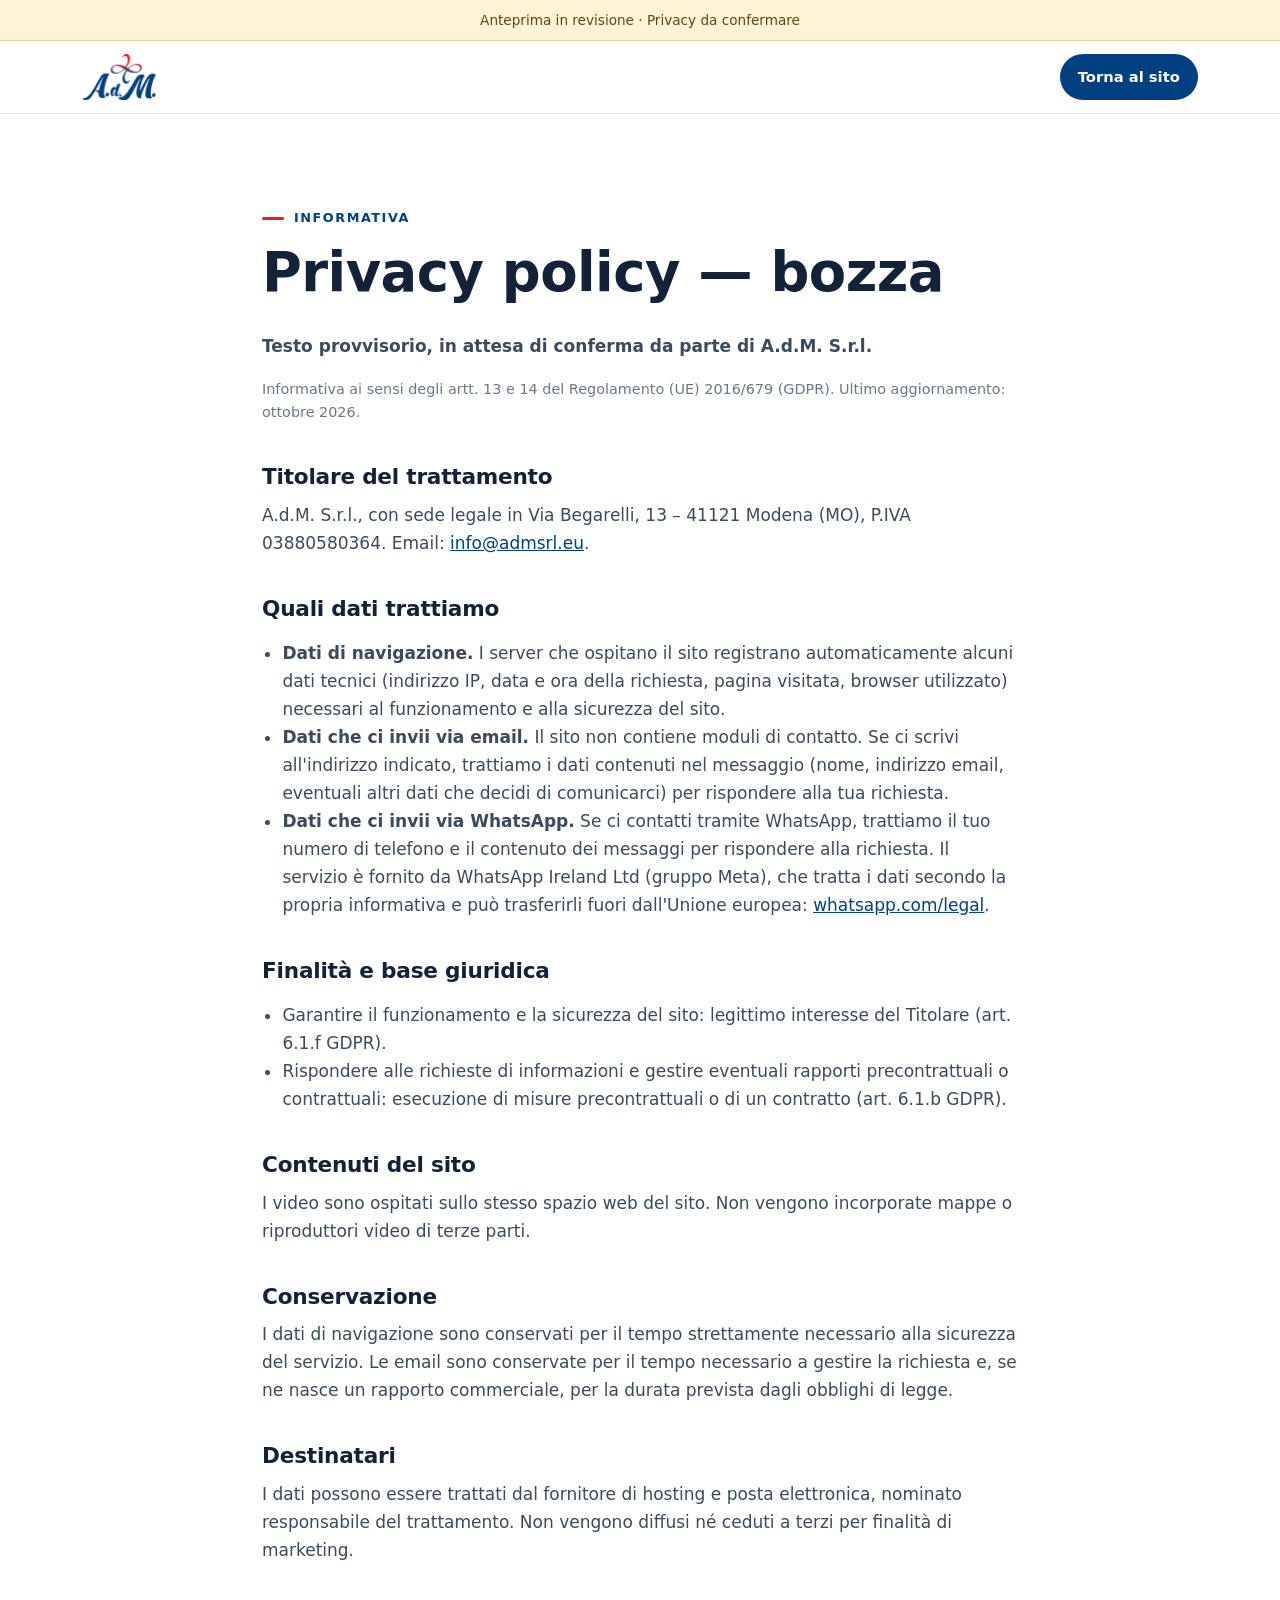
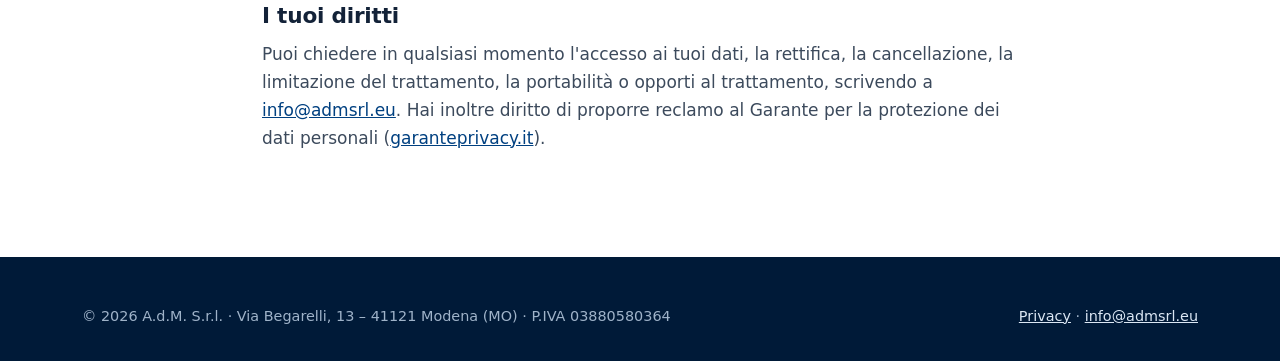
==== privacy.html @ 2e0247b8 "Pubblica anteprima ADM con catalogo prodotti" ====
<!doctype html>
<html lang="it" class="no-js">
<head>
<meta charset="utf-8">
<meta name="viewport" content="width=device-width, initial-scale=1">
<title>Anteprima — Privacy policy – A.d.M. S.r.l.</title>
<meta name="description" content="Informativa sul trattamento dei dati personali di A.d.M. S.r.l.">
<meta name="robots" content="noindex, nofollow">
<meta name="theme-color" content="#004080">
<link rel="icon" href="assets/img/favicon-48.png" type="image/png">
<link rel="apple-touch-icon" href="assets/img/apple-touch-icon.png">
<link rel="stylesheet" href="assets/css/style.css?v=20261010-native">
<script src="assets/js/main.js?v=20261010-native" defer></script>
</head>
<body>
<aside class="avviso-anteprima">Anteprima in revisione · Privacy da confermare</aside>
<a class="skip" href="#contenuto">Vai al contenuto</a>
<header class="header">
  <div class="wrap">
    <a class="logo" href="./" aria-label="A.d.M. S.r.l. – home"><img src="assets/img/logo-adm.png" alt="A.d.M. S.r.l." width="600" height="375"></a>
    <nav class="nav-semplice"><a class="btn btn-primario" href="./">Torna al sito</a></nav>
  </div>
</header>
<main id="contenuto">
<section class="pagina"><div class="wrap">
<!-- BOZZA: testo da far verificare al consulente privacy del cliente prima della pubblicazione -->
<span class="eyebrow">Informativa</span>
<h1>Privacy policy — bozza</h1><p><strong>Testo provvisorio, in attesa di conferma da parte di A.d.M. S.r.l.</strong></p>
<p class="aggiornamento">Informativa ai sensi degli artt. 13 e 14 del Regolamento (UE) 2016/679 (GDPR). Ultimo aggiornamento: ottobre 2026.</p>

<h2>Titolare del trattamento</h2>
<p>A.d.M. S.r.l., con sede legale in Via Begarelli, 13 – 41121 Modena (MO), P.IVA 03880580364. Email: <a href="mailto:info@admsrl.eu">info@admsrl.eu</a>.</p>

<h2>Quali dati trattiamo</h2>
<ul>
<li><strong>Dati di navigazione.</strong> I server che ospitano il sito registrano automaticamente alcuni dati tecnici (indirizzo IP, data e ora della richiesta, pagina visitata, browser utilizzato) necessari al funzionamento e alla sicurezza del sito.</li>
<li><strong>Dati che ci invii via email.</strong> Il sito non contiene moduli di contatto. Se ci scrivi all'indirizzo indicato, trattiamo i dati contenuti nel messaggio (nome, indirizzo email, eventuali altri dati che decidi di comunicarci) per rispondere alla tua richiesta.</li>
<li><strong>Dati che ci invii via WhatsApp.</strong> Se ci contatti tramite WhatsApp, trattiamo il tuo numero di telefono e il contenuto dei messaggi per rispondere alla richiesta. Il servizio è fornito da WhatsApp Ireland Ltd (gruppo Meta), che tratta i dati secondo la propria informativa e può trasferirli fuori dall'Unione europea: <a href="https://www.whatsapp.com/legal/privacy-policy-eea" target="_blank" rel="noopener">whatsapp.com/legal</a>.</li>
</ul>

<h2>Finalità e base giuridica</h2>
<ul>
<li>Garantire il funzionamento e la sicurezza del sito: legittimo interesse del Titolare (art. 6.1.f GDPR).</li>
<li>Rispondere alle richieste di informazioni e gestire eventuali rapporti precontrattuali o contrattuali: esecuzione di misure precontrattuali o di un contratto (art. 6.1.b GDPR).</li>
</ul>

<h2>Contenuti del sito</h2>
<p>I video sono ospitati sullo stesso spazio web del sito. Non vengono incorporate mappe o riproduttori video di terze parti.</p>

<h2>Conservazione</h2>
<p>I dati di navigazione sono conservati per il tempo strettamente necessario alla sicurezza del servizio. Le email sono conservate per il tempo necessario a gestire la richiesta e, se ne nasce un rapporto commerciale, per la durata prevista dagli obblighi di legge.</p>

<h2>Destinatari</h2>
<p>I dati possono essere trattati dal fornitore di hosting e posta elettronica, nominato responsabile del trattamento. Non vengono diffusi né ceduti a terzi per finalità di marketing.</p>

<h2>I tuoi diritti</h2>
<p>Puoi chiedere in qualsiasi momento l'accesso ai tuoi dati, la rettifica, la cancellazione, la limitazione del trattamento, la portabilità o opporti al trattamento, scrivendo a <a href="mailto:info@admsrl.eu">info@admsrl.eu</a>. Hai inoltre diritto di proporre reclamo al Garante per la protezione dei dati personali (<a href="https://www.garanteprivacy.it" target="_blank" rel="noopener">garanteprivacy.it</a>).</p>
</div></section>
</main>
<footer class="footer">
  <div class="wrap">
    <div class="footer-fondo" style="border:0;margin:0;padding:0">
      <span>© <span id="anno">2026</span> A.d.M. S.r.l. · Via Begarelli, 13 – 41121 Modena (MO) · P.IVA 03880580364</span>
      <span><a href="privacy.html">Privacy</a> · <a href="mailto:info@admsrl.eu">info@admsrl.eu</a></span>
    </div>
  </div>
</footer>
</body>
</html>
---- assets/css/style.css ----
/* A.d.M. S.r.l. — foglio di stile unico. Nessuna dipendenza esterna. */
:root{
  --blu:#004080; --blu-scuro:#002a57; --blu-notte:#001a38; --rosso:#ec1c24;
  --inchiostro:#132238; --testo:#3c4a5c; --tenue:#6b7889;
  --fondo:#ffffff; --fondo-soft:#f3f7fb; --linea:#dfe6ee;
  --raggio:14px; --ombra:0 10px 30px rgba(0,42,87,.10);
  --max:1180px; --gutter:clamp(16px,4vw,32px);
  --font:system-ui,-apple-system,"Segoe UI",Roboto,"Helvetica Neue",Arial,sans-serif;
}
*,*::before,*::after{box-sizing:border-box}
html{scroll-behavior:smooth;scroll-padding-top:84px;-webkit-text-size-adjust:100%}
body{margin:0;font-family:var(--font);font-size:17px;line-height:1.65;color:var(--testo);background:var(--fondo)}
img,video{max-width:100%;height:auto;display:block}
a{color:var(--blu)}
a:hover{color:var(--blu-scuro)}
h1,h2,h3{color:var(--inchiostro);line-height:1.2;margin:0 0 .5em;letter-spacing:-.01em}
h1{font-size:clamp(2rem,4.6vw,3.4rem);font-weight:750}
h2{font-size:clamp(1.6rem,3.2vw,2.4rem);font-weight:720}
h3{font-size:1.2rem;font-weight:700}
p{margin:0 0 1em}
.wrap{max-width:var(--max);margin:0 auto;padding:0 var(--gutter)}
.skip{position:absolute;left:-999px;top:8px;background:#fff;padding:8px 14px;z-index:100;border-radius:8px}
.skip:focus{left:8px}
:focus-visible{outline:3px solid var(--rosso);outline-offset:3px}

/* Etichette e bottoni */
.eyebrow{display:inline-block;font-size:.8rem;font-weight:700;letter-spacing:.12em;text-transform:uppercase;color:var(--blu);margin-bottom:.9em}
.eyebrow::before{content:"";display:inline-block;width:22px;height:3px;background:var(--rosso);vertical-align:middle;margin-right:10px;border-radius:2px}
.btn{display:inline-flex;align-items:center;gap:.5em;padding:.85em 1.4em;border-radius:999px;font-weight:650;text-decoration:none;border:2px solid transparent;transition:background .2s,color .2s,border-color .2s;font-size:1rem;cursor:pointer;font-family:inherit}
.btn-primario{background:var(--blu);color:#fff}
.btn-primario:hover{background:var(--blu-scuro);color:#fff}
.btn-chiaro{background:#fff;color:var(--blu)}
.btn-chiaro:hover{background:var(--fondo-soft);color:var(--blu-scuro)}
.btn-bordo{border-color:rgba(255,255,255,.7);color:#fff;background:transparent}
.btn-bordo:hover{background:rgba(255,255,255,.12);color:#fff}

/* Header */
.header{position:sticky;top:0;z-index:50;background:rgba(255,255,255,.96);backdrop-filter:saturate(1.4) blur(8px);border-bottom:1px solid var(--linea)}
.header .wrap{display:flex;align-items:center;justify-content:space-between;min-height:72px;gap:16px}
.logo img{height:46px;width:auto}
.nav ul{list-style:none;margin:0;padding:0;display:flex;gap:4px;align-items:center}
.nav a{display:block;padding:.5em .8em;text-decoration:none;color:var(--inchiostro);font-weight:600;font-size:.95rem;border-radius:8px}
.nav a:hover{background:var(--fondo-soft);color:var(--blu)}
.nav .btn{padding:.6em 1.1em;margin-left:8px;color:#fff}
.nav .btn:hover{background:var(--blu-scuro)}
.menu-toggle{display:none;background:none;border:0;padding:10px;cursor:pointer}
.menu-toggle span{display:block;width:24px;height:2px;background:var(--inchiostro);margin:5px 0;transition:transform .2s,opacity .2s}
@media (max-width:900px){
  .js .menu-toggle{display:block}
  .js .nav{position:absolute;left:0;right:0;top:100%;background:#fff;border-bottom:1px solid var(--linea);box-shadow:var(--ombra);display:none}
  .js .nav.aperto{display:block}
  .nav ul{flex-direction:column;align-items:stretch;padding:8px var(--gutter) 16px}
  .no-js .nav ul{flex-direction:row;flex-wrap:wrap;padding:0}
  .nav .btn{margin:8px 0 0;justify-content:center}
  .menu-toggle[aria-expanded="true"] span:nth-child(1){transform:translateY(7px) rotate(45deg)}
  .menu-toggle[aria-expanded="true"] span:nth-child(2){opacity:0}
  .menu-toggle[aria-expanded="true"] span:nth-child(3){transform:translateY(-7px) rotate(-45deg)}
  .logo img{height:40px}
}

/* Hero */
.hero{position:relative;color:#fff;overflow:hidden;background:var(--blu-notte)}
.hero picture,.hero-img{position:absolute;inset:0;width:100%;height:100%}
.hero-img{object-fit:cover;object-position:35% center}
.hero::after{content:"";position:absolute;inset:0;background:linear-gradient(100deg,rgba(0,26,56,.93) 0%,rgba(0,42,87,.82) 42%,rgba(0,64,128,.45) 100%)}
.hero .wrap{position:relative;z-index:1;padding-top:clamp(80px,13vw,160px);padding-bottom:clamp(80px,13vw,160px)}
.hero-testo{max-width:680px}
.hero h1{color:#fff}
.hero .eyebrow{color:#cfe0f3}
.hero p.lead{font-size:clamp(1.05rem,1.7vw,1.25rem);color:#e3edf8;max-width:580px;margin-bottom:1.8em}
.azioni{display:flex;flex-wrap:wrap;gap:12px}
.hero-punti{display:flex;flex-wrap:wrap;gap:10px 28px;margin:2.4em 0 0;padding:0;list-style:none;font-size:.92rem;color:#cfe0f3}
.hero-punti li::before{content:"";display:inline-block;width:7px;height:7px;border-radius:50%;background:var(--rosso);margin-right:9px;vertical-align:middle}

/* Sezioni */
.sezione{padding:clamp(64px,9vw,112px) 0}
.sezione-soft{background:var(--fondo-soft)}
.intestazione{max-width:720px;margin-bottom:clamp(32px,5vw,56px)}
.intestazione p{font-size:1.1rem}
.due-colonne{display:grid;grid-template-columns:1fr 1fr;gap:clamp(32px,6vw,72px);align-items:center}
@media (max-width:860px){.due-colonne{grid-template-columns:1fr}}

/* ISIMIX */
.isimix .sottotitolo{font-size:1.2rem;color:var(--inchiostro);font-weight:600}
.video-facade{position:relative;display:block;width:100%;aspect-ratio:16/9;border:0;padding:0;border-radius:var(--raggio);overflow:hidden;cursor:pointer;background:#000;box-shadow:var(--ombra)}
.video-facade img{width:100%;height:100%;object-fit:cover;transition:transform .4s,opacity .3s;opacity:.9}
.video-facade:hover img{transform:scale(1.03);opacity:1}
.video-facade .play{position:absolute;left:50%;top:50%;transform:translate(-50%,-50%);width:78px;height:78px;border-radius:50%;background:rgba(236,28,36,.95);display:grid;place-items:center;box-shadow:0 8px 24px rgba(0,0,0,.3)}
.video-facade .play::before{content:"";border-left:24px solid #fff;border-top:15px solid transparent;border-bottom:15px solid transparent;margin-left:6px}
.video-facade .durata{position:absolute;right:14px;bottom:14px;background:rgba(0,0,0,.72);color:#fff;font-size:.82rem;padding:3px 9px;border-radius:6px}
.video-facade iframe{position:absolute;inset:0;width:100%;height:100%;border:0}
.nota-video{font-size:.85rem;color:var(--tenue);margin-top:.8em}
.vantaggi{list-style:none;padding:0;margin:1.4em 0 2em;display:grid;gap:12px}
.vantaggi li{display:flex;gap:12px;align-items:flex-start}
.vantaggi li::before{content:"";flex:0 0 22px;height:22px;border-radius:50%;background:var(--blu) url("data:image/svg+xml,%3Csvg xmlns='http://www.w3.org/2000/svg' viewBox='0 0 24 24'%3E%3Cpath d='M6 12.5l4 4 8-9' fill='none' stroke='%23fff' stroke-width='3' stroke-linecap='round' stroke-linejoin='round'/%3E%3C/svg%3E") center/14px no-repeat;margin-top:3px}

/* Linee monouso */
.linee{display:grid;grid-template-columns:repeat(4,1fr);gap:20px}
@media (max-width:1060px){.linee{grid-template-columns:repeat(2,1fr)}}
@media (max-width:560px){.linee{grid-template-columns:1fr}}
.card{background:#fff;border-radius:var(--raggio);overflow:hidden;box-shadow:var(--ombra);display:flex;flex-direction:column}
.card img{aspect-ratio:4/3;object-fit:cover;width:100%}
.card-corpo{padding:22px 22px 24px;display:flex;flex-direction:column;flex:1}
.card .categoria{font-size:.78rem;font-weight:700;letter-spacing:.08em;text-transform:uppercase;color:var(--tenue);margin-bottom:.3em}
.card p{font-size:.96rem;flex:1}
.tag{display:flex;flex-wrap:wrap;gap:6px;margin-top:4px}
.tag span{font-size:.75rem;font-weight:700;color:var(--blu);background:#e6eef7;padding:3px 10px;border-radius:999px}
.cta-centro{text-align:center;margin-top:44px}

/* Progetti finanziati */
.progetto{display:grid;grid-template-columns:1.05fr 1fr;gap:clamp(28px,5vw,64px);align-items:center}
.progetto + .progetto{margin-top:clamp(56px,8vw,96px)}
.progetto.inverti .media{order:2}
@media (max-width:860px){.progetto{grid-template-columns:1fr}.progetto.inverti .media{order:0}}
.media img,.media video{border-radius:var(--raggio);box-shadow:var(--ombra);width:100%;border:1px solid var(--linea);background:#fff}
.badge-fondi{display:inline-block;font-size:.78rem;font-weight:700;color:var(--blu-scuro);background:#fff;border:1px solid var(--linea);padding:4px 12px;border-radius:999px;margin-bottom:1em}

/* Contatti */
.contatti{background:var(--blu-scuro);color:#dbe7f4}
.contatti h2,.contatti h3{color:#fff}
.contatti .eyebrow{color:#a9c6e6}
.contatti a{color:#fff}
.sedi{display:grid;grid-template-columns:1fr 1fr;gap:20px;margin:28px 0}
@media (max-width:560px){.sedi{grid-template-columns:1fr}}
.sede{background:rgba(255,255,255,.06);border:1px solid rgba(255,255,255,.14);border-radius:var(--raggio);padding:20px}
.sede h3{font-size:1rem;margin-bottom:.4em}
.sede p{margin:0;font-size:.97rem}
.mappa{position:relative;aspect-ratio:4/3;border-radius:var(--raggio);overflow:hidden;background:linear-gradient(135deg,#0a3a6e,#001a38);display:grid;place-items:center;text-align:center;padding:24px;border:1px solid rgba(255,255,255,.14)}
.mappa iframe{position:absolute;inset:0;width:100%;height:100%;border:0}
.mappa p{font-size:.88rem;color:#a9c6e6;max-width:340px;margin:12px auto 0}
.mappa .pin{width:44px;height:44px;margin:0 auto 14px;background:var(--rosso);border-radius:50% 50% 50% 0;transform:rotate(-45deg);position:relative}
.mappa .pin::after{content:"";position:absolute;width:16px;height:16px;background:#fff;border-radius:50%;left:14px;top:14px}

/* Footer */
.footer{background:var(--blu-notte);color:#9fb3c9;font-size:.9rem;padding:48px 0 32px}
.footer a{color:#dbe7f4}
.footer-griglia{display:grid;grid-template-columns:1.4fr 1fr 1fr;gap:32px}
@media (max-width:760px){.footer-griglia{grid-template-columns:1fr}}
.footer strong{color:#fff}
.footer ul{list-style:none;padding:0;margin:0}
.footer li{margin-bottom:.4em}
.footer .logo-footer{background:#fff;display:inline-block;padding:10px 14px;border-radius:10px;margin-bottom:14px}
.footer .logo-footer img{height:38px;width:auto}
.footer-fondo{border-top:1px solid rgba(255,255,255,.1);margin-top:32px;padding-top:20px;display:flex;flex-wrap:wrap;justify-content:space-between;gap:12px}

/* Pagine testuali (privacy, cookie, 404) */
.pagina{padding:clamp(48px,7vw,88px) 0}
.pagina .wrap{max-width:820px}
.pagina h2{font-size:1.35rem;margin-top:1.8em}
.pagina ul{padding-left:1.2em}
.aggiornamento{color:var(--tenue);font-size:.9rem}
.errore{text-align:center;padding:clamp(80px,14vw,160px) 0}
.errore .codice{font-size:clamp(4rem,12vw,7rem);font-weight:800;color:var(--blu);line-height:1;margin-bottom:.2em}

@media (prefers-reduced-motion:reduce){html{scroll-behavior:auto}*{transition:none!important}}
.da-inserire{background:#ec1c24;color:#fff;padding:0 6px;border-radius:4px;font-weight:700}
.nav-semplice .btn{padding:.6em 1.1em;font-size:.92rem}
.contatti a.btn-chiaro{color:var(--blu)}
.nav a.btn{border-radius:999px}

/* Popup contatti */
.popup{border:0;border-radius:18px;padding:clamp(24px,4vw,40px);max-width:860px;width:calc(100% - 32px);max-height:calc(100dvh - 32px);overflow:auto;box-shadow:0 30px 80px rgba(0,26,56,.35);color:var(--testo)}
.popup::backdrop{background:rgba(0,26,56,.6);backdrop-filter:blur(3px)}
.popup h2{font-size:clamp(1.5rem,3vw,2rem)}
.popup-intro{margin-bottom:1.4em}
.popup-chiudi{position:absolute;top:12px;right:14px;width:40px;height:40px;border:0;border-radius:50%;background:var(--fondo-soft);font-size:1.6rem;line-height:1;cursor:pointer;color:var(--inchiostro)}
.popup-chiudi:hover{background:var(--linea)}
.servizi{display:grid;grid-template-columns:1fr 1fr;gap:14px}
@media (max-width:620px){.servizi{grid-template-columns:1fr}}
.servizio{border:1px solid var(--linea);border-radius:var(--raggio);padding:18px 18px 16px;display:flex;flex-direction:column;transition:border-color .2s,box-shadow .2s}
.servizio:hover{border-color:var(--blu);box-shadow:var(--ombra)}
.servizio .categoria{font-size:.74rem;font-weight:700;letter-spacing:.08em;text-transform:uppercase;color:var(--tenue)}
.servizio h3{margin:.2em 0 .3em}
.servizio p{font-size:.93rem;flex:1;margin-bottom:.9em}
.servizio-azioni{display:flex;gap:8px;flex-wrap:wrap}
.btn-mini{padding:.5em 1em;font-size:.88rem}
.btn-wa{background:#1fa855;color:#fff}
.btn-wa:hover{background:#178a45;color:#fff}
.popup-nota{margin:1.4em 0 0;font-size:.9rem;color:var(--tenue);text-align:center}
.btn[hidden]{display:none}

/* Schede di approfondimento delle linee */
.card-linea{position:relative;transition:box-shadow .2s,transform .2s}
.card-linea:hover,.card-linea:focus-within{box-shadow:0 12px 35px #00346926;transform:translateY(-3px)}
.linea-apri{display:flex;align-items:center;justify-content:space-between;gap:12px;margin-top:22px;padding:12px 0 0;border-top:1px solid var(--linea);font-weight:700;min-height:44px}
.linea-apri::after{content:"";position:absolute;inset:0}
.card-linea:focus-within{outline:3px solid var(--blu);outline-offset:4px}
.popup-linea{padding:0;max-width:980px;overscroll-behavior:contain}
.linea-barra{position:sticky;top:0;z-index:2;display:flex;align-items:center;justify-content:space-between;gap:12px;padding:12px 24px;background:#fff;border-bottom:1px solid var(--linea);color:var(--tenue);font-size:.9rem}
.linea-chiudi{min-height:44px;padding:8px 14px;border:0;border-radius:8px;font:inherit;font-weight:700;background:#e6eef7;color:var(--blu);cursor:pointer}
.linea-dettaglio{display:grid;grid-template-columns:.85fr 1.15fr;gap:32px;padding:32px}
.linea-foto img{display:block;width:100%;height:auto;aspect-ratio:1;object-fit:contain;border-radius:12px;background:#f5f7fa}
.linea-testo{min-width:0}.linea-testo h3{font-size:1.05rem}.linea-punti{padding-left:1.2em;margin-bottom:24px}.linea-punti li{margin-bottom:12px}
.linea-richiesta{padding-top:20px;border-top:1px solid var(--linea)}.linea-richiesta .btn{white-space:normal;text-align:center;min-height:48px}.linea-email{font-size:.9rem;margin:12px 0 0;overflow-wrap:anywhere}
html:has(.popup-linea[open]){overflow:hidden}
@media(max-width:620px){.popup-linea{width:calc(100% - 20px);max-height:calc(100dvh - 20px);border-radius:14px}.linea-barra{padding:8px 16px}.linea-dettaglio{grid-template-columns:1fr;gap:20px;padding:20px}.linea-foto img{aspect-ratio:16/9;max-height:190px}.linea-richiesta .btn{display:flex;width:100%;justify-content:center}}

button.linea-apri{background:transparent;border-left:0;border-right:0;border-bottom:0;font:inherit;font-weight:700;color:var(--blu);text-align:left;cursor:pointer;width:100%}

/* Contenuti consultabili e domande frequenti, senza dipendenze JavaScript */
.azienda{border-bottom:1px solid var(--linea)}
.faq-wrap{max-width:920px}.faq-list{display:grid;gap:12px}.faq-item{background:#fff;border:1px solid var(--linea);border-radius:12px;overflow:hidden}.faq-item summary{cursor:pointer;padding:20px 24px;font-weight:700;color:var(--blu);min-height:48px}.faq-item p{padding:0 24px 22px;margin:0}.faq-item[open] summary{padding-bottom:12px}.faq-item a{font-weight:600}.faq-item summary:focus-visible{outline:3px solid var(--blu);outline-offset:-4px}
[id="eos-chemo"],[id="eir-line"],[id="dike-line"],[id="khors-line"]{scroll-margin-top:110px}

.avviso-anteprima{background:#fff3d6;color:#62450c;text-align:center;padding:10px 18px;font-size:.85rem;line-height:1.5;border-bottom:1px solid #ebd394}

.player-locale{border:1px solid var(--linea);border-radius:16px;overflow:hidden;background:#fff;box-shadow:var(--ombra)}
.player-locale video{display:block;width:100%;height:auto;background:#071d38}
.player-stato{font-size:.88rem;color:var(--tenue);margin:0;padding:10px 18px 16px}

/* Schede prodotto dai materiali aziendali */
.catalogo-foto figure{margin:0 0 24px}.catalogo-foto img{aspect-ratio:auto;max-height:320px;object-fit:contain;background:#f5f7fa}.catalogo-foto figcaption{font-size:.82rem;color:var(--tenue);padding:8px 0}
.catalogo-dettagli{border:1px solid var(--linea);border-radius:10px;margin:12px 0;overflow:hidden}.catalogo-dettagli summary{cursor:pointer;padding:15px;font-weight:700;color:var(--blu)}.catalogo-tabella{overflow-x:auto;max-width:100%;padding:0 12px 12px}.catalogo-tabella table{border-collapse:collapse;font-size:.8rem;min-width:460px;width:100%}.catalogo-tabella caption{text-align:left;font-weight:700;padding:10px 0}.catalogo-tabella th,.catalogo-tabella td{padding:9px;text-align:left;border-bottom:1px solid var(--linea);vertical-align:top}.catalogo-tabella thead{background:#f0f5fa}.catalogo-tabella th[scope=row]{white-space:nowrap}.linea-testo h3{margin-top:24px}
@media(max-width:620px){.catalogo-foto{display:flex;overflow-x:auto;gap:14px;scroll-snap-type:x proximity}.catalogo-foto figure{flex:0 0 85%;min-width:0;margin:0;scroll-snap-align:start}.catalogo-foto img{height:170px;width:100%;max-height:none}.catalogo-tabella table{font-size:.75rem}}
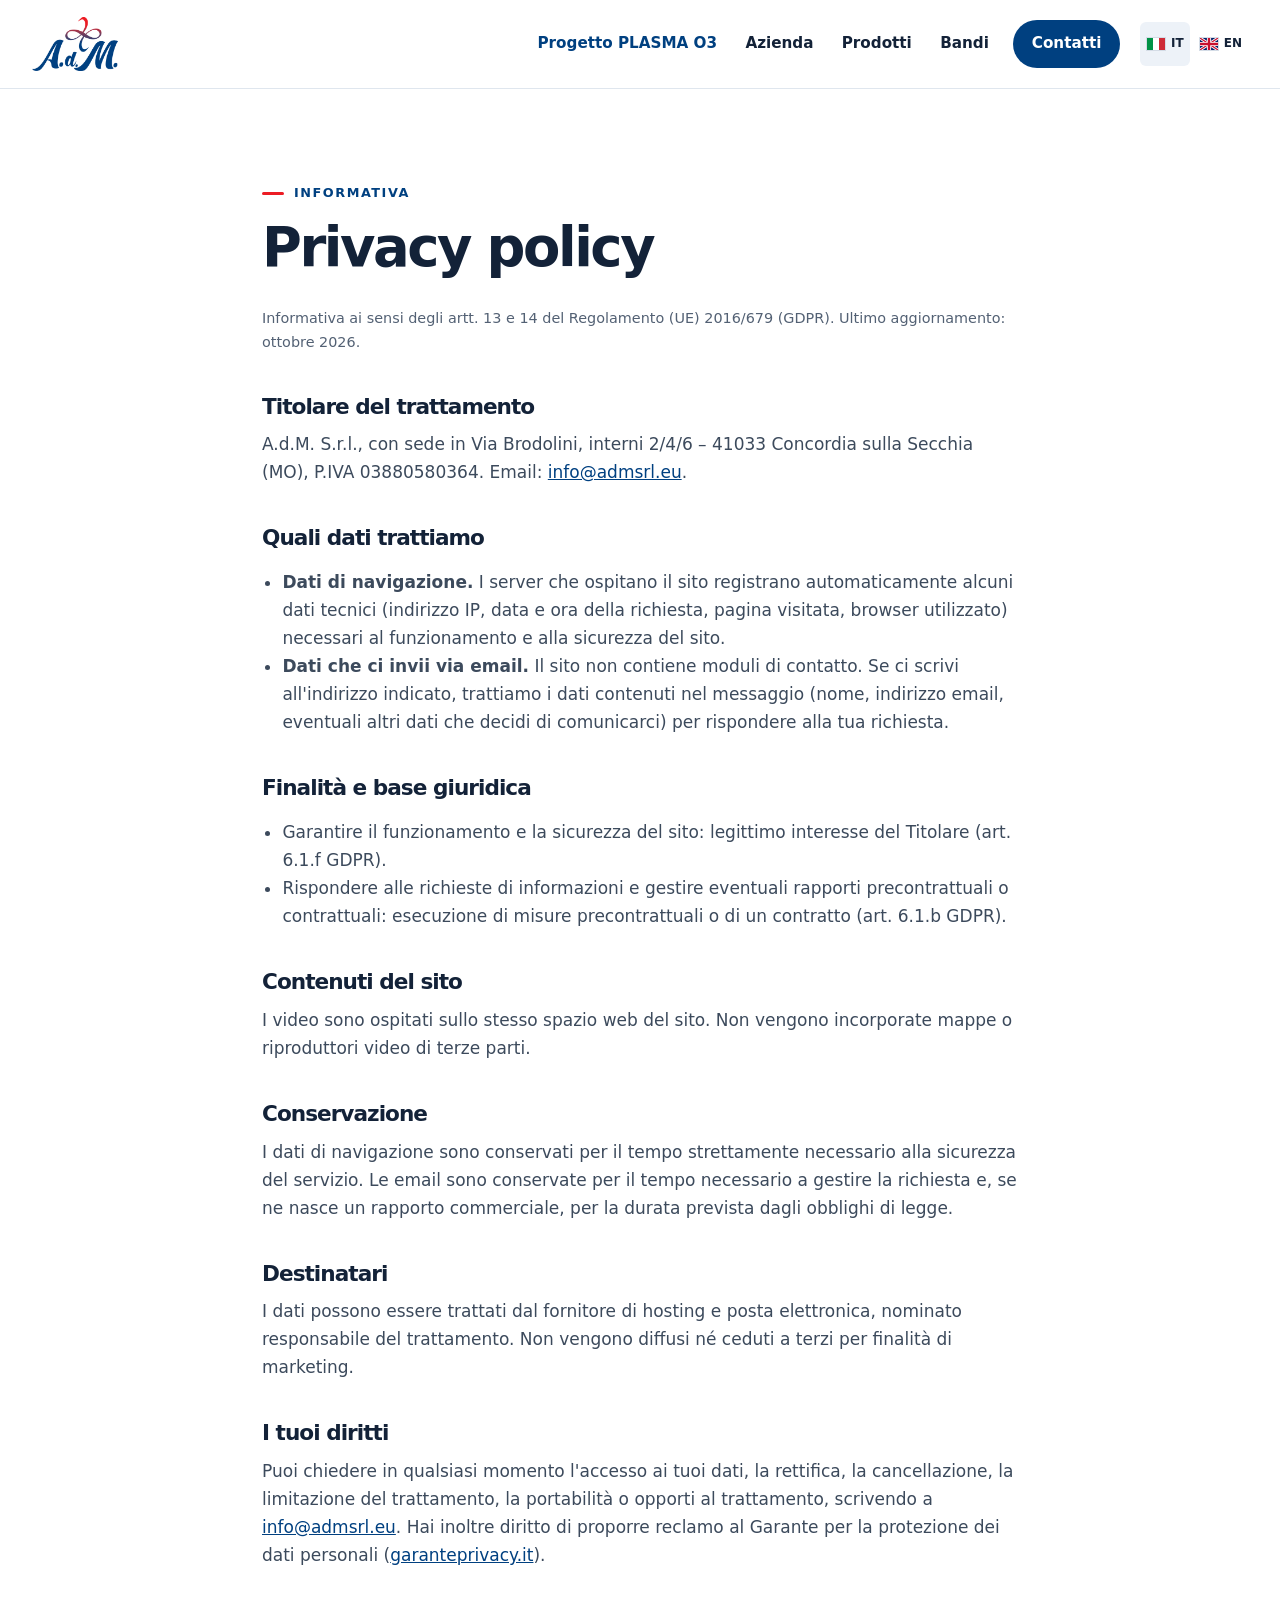
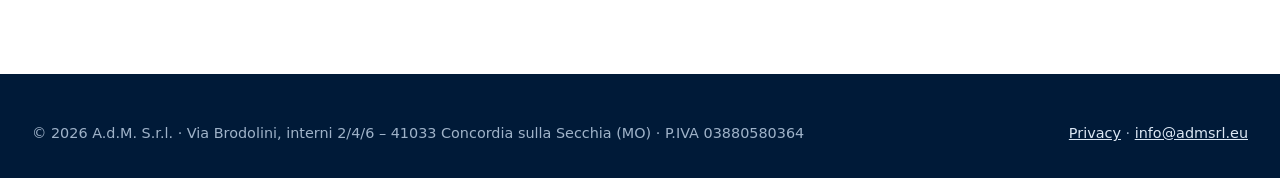
==== commit 0ed7c390: "Publish bilingual ADM website with PLASMA O3 project and linked notes" ====
--- a/privacy.html
+++ b/privacy.html
@@ -1,69 +1,65 @@
-<!doctype html>
-<html lang="it" class="no-js">
+<!DOCTYPE html>
+
+<html class="no-js" lang="it">
 <head>
-<meta charset="utf-8">
-<meta name="viewport" content="width=device-width, initial-scale=1">
-<title>Anteprima — Privacy policy – A.d.M. S.r.l.</title>
-<meta name="description" content="Informativa sul trattamento dei dati personali di A.d.M. S.r.l.">
+<meta charset="utf-8"/>
+<meta content="width=device-width, initial-scale=1" name="viewport"/>
+<title>Privacy policy – A.d.M. S.r.l.</title>
+<meta content="Informativa sul trattamento dei dati personali di A.d.M. S.r.l." name="description"/>
 <meta name="robots" content="noindex, nofollow">
-<meta name="theme-color" content="#004080">
-<link rel="icon" href="assets/img/favicon-48.png" type="image/png">
-<link rel="apple-touch-icon" href="assets/img/apple-touch-icon.png">
-<link rel="stylesheet" href="assets/css/style.css?v=20261010-native">
-<script src="assets/js/main.js?v=20261010-native" defer></script>
-</head>
+<meta content="#004080" name="theme-color"/>
+<link href="assets/img/favicon-48.png" rel="icon" type="image/png"/>
+<link href="assets/img/apple-touch-icon.png" rel="apple-touch-icon"/>
+<link href="assets/css/style.css?v=20261026" rel="stylesheet"/>
+<script defer="" src="assets/js/main.js?v=20261026"></script>
+<link href="assets/css/evolution.css?v=20261026" rel="stylesheet"/><link href="https://www.admsrl.eu/privacy.html" rel="canonical"/><link href="https://www.admsrl.eu/privacy.html" hreflang="it" rel="alternate"/><link href="https://www.admsrl.eu/en/privacy.html" hreflang="en" rel="alternate"/><link href="https://www.admsrl.eu/privacy.html" hreflang="x-default" rel="alternate"/></head>
 <body>
-<aside class="avviso-anteprima">Anteprima in revisione · Privacy da confermare</aside>
 <a class="skip" href="#contenuto">Vai al contenuto</a>
 <header class="header">
-  <div class="wrap">
-    <a class="logo" href="./" aria-label="A.d.M. S.r.l. – home"><img src="assets/img/logo-adm.png" alt="A.d.M. S.r.l." width="600" height="375"></a>
-    <nav class="nav-semplice"><a class="btn btn-primario" href="./">Torna al sito</a></nav>
-  </div>
+<div class="wrap">
+<a aria-label="A.d.M. S.r.l. – torna all'inizio" class="logo" href="./">
+<picture><source srcset="assets/img/logo-adm.webp" type="image/webp"/><img alt="A.d.M. S.r.l." height="375" src="assets/img/logo-adm.png" width="600"/></picture>
+</a>
+<button aria-controls="nav" aria-expanded="false" aria-label="Apri il menu" class="menu-toggle" type="button"><span></span><span></span><span></span></button>
+<nav aria-label="Menu principale" class="nav" id="nav">
+<ul><li><a class="nav-project" href="plasma-o3.html">Progetto PLASMA O3</a></li><li><a href="index.html#azienda">Azienda</a></li><li><a href="index.html#monouso">Prodotti</a></li><li><a href="index.html#progetti">Bandi</a></li><li><a class="btn btn-primario" href="index.html#contatti">Contatti</a></li></ul>
+</nav>
+<div aria-label="Lingua" class="language-switch"><a aria-current="true" aria-label="Italiano" href="privacy.html" hreflang="it" lang="it"><img alt="" height="14" src="assets/img/flag-it.svg" width="20"/> IT</a><a aria-label="English" href="en/privacy.html" hreflang="en" lang="en"><img alt="" height="14" src="assets/img/flag-en.svg" width="20"/> EN</a></div></div>
 </header>
-<main id="contenuto">
+<main id="contenuto" tabindex="-1">
 <section class="pagina"><div class="wrap">
-<!-- BOZZA: testo da far verificare al consulente privacy del cliente prima della pubblicazione -->
 <span class="eyebrow">Informativa</span>
-<h1>Privacy policy — bozza</h1><p><strong>Testo provvisorio, in attesa di conferma da parte di A.d.M. S.r.l.</strong></p>
+<h1>Privacy policy</h1>
 <p class="aggiornamento">Informativa ai sensi degli artt. 13 e 14 del Regolamento (UE) 2016/679 (GDPR). Ultimo aggiornamento: ottobre 2026.</p>
-
 <h2>Titolare del trattamento</h2>
-<p>A.d.M. S.r.l., con sede legale in Via Begarelli, 13 – 41121 Modena (MO), P.IVA 03880580364. Email: <a href="mailto:info@admsrl.eu">info@admsrl.eu</a>.</p>
-
+<p>A.d.M. S.r.l., con sede in Via Brodolini, interni 2/4/6 – 41033 Concordia sulla Secchia (MO), P.IVA 03880580364. Email: <a href="mailto:info@admsrl.eu">info@admsrl.eu</a>.</p>
 <h2>Quali dati trattiamo</h2>
 <ul>
 <li><strong>Dati di navigazione.</strong> I server che ospitano il sito registrano automaticamente alcuni dati tecnici (indirizzo IP, data e ora della richiesta, pagina visitata, browser utilizzato) necessari al funzionamento e alla sicurezza del sito.</li>
 <li><strong>Dati che ci invii via email.</strong> Il sito non contiene moduli di contatto. Se ci scrivi all'indirizzo indicato, trattiamo i dati contenuti nel messaggio (nome, indirizzo email, eventuali altri dati che decidi di comunicarci) per rispondere alla tua richiesta.</li>
-<li><strong>Dati che ci invii via WhatsApp.</strong> Se ci contatti tramite WhatsApp, trattiamo il tuo numero di telefono e il contenuto dei messaggi per rispondere alla richiesta. Il servizio è fornito da WhatsApp Ireland Ltd (gruppo Meta), che tratta i dati secondo la propria informativa e può trasferirli fuori dall'Unione europea: <a href="https://www.whatsapp.com/legal/privacy-policy-eea" target="_blank" rel="noopener">whatsapp.com/legal</a>.</li>
 </ul>
-
 <h2>Finalità e base giuridica</h2>
 <ul>
 <li>Garantire il funzionamento e la sicurezza del sito: legittimo interesse del Titolare (art. 6.1.f GDPR).</li>
 <li>Rispondere alle richieste di informazioni e gestire eventuali rapporti precontrattuali o contrattuali: esecuzione di misure precontrattuali o di un contratto (art. 6.1.b GDPR).</li>
 </ul>
-
 <h2>Contenuti del sito</h2>
 <p>I video sono ospitati sullo stesso spazio web del sito. Non vengono incorporate mappe o riproduttori video di terze parti.</p>
-
 <h2>Conservazione</h2>
 <p>I dati di navigazione sono conservati per il tempo strettamente necessario alla sicurezza del servizio. Le email sono conservate per il tempo necessario a gestire la richiesta e, se ne nasce un rapporto commerciale, per la durata prevista dagli obblighi di legge.</p>
-
 <h2>Destinatari</h2>
 <p>I dati possono essere trattati dal fornitore di hosting e posta elettronica, nominato responsabile del trattamento. Non vengono diffusi né ceduti a terzi per finalità di marketing.</p>
-
 <h2>I tuoi diritti</h2>
-<p>Puoi chiedere in qualsiasi momento l'accesso ai tuoi dati, la rettifica, la cancellazione, la limitazione del trattamento, la portabilità o opporti al trattamento, scrivendo a <a href="mailto:info@admsrl.eu">info@admsrl.eu</a>. Hai inoltre diritto di proporre reclamo al Garante per la protezione dei dati personali (<a href="https://www.garanteprivacy.it" target="_blank" rel="noopener">garanteprivacy.it</a>).</p>
+<p>Puoi chiedere in qualsiasi momento l'accesso ai tuoi dati, la rettifica, la cancellazione, la limitazione del trattamento, la portabilità o opporti al trattamento, scrivendo a <a href="mailto:info@admsrl.eu">info@admsrl.eu</a>. Hai inoltre diritto di proporre reclamo al Garante per la protezione dei dati personali (<a href="https://www.garanteprivacy.it" rel="noopener" target="_blank">garanteprivacy.it</a>).</p>
 </div></section>
 </main>
 <footer class="footer">
-  <div class="wrap">
-    <div class="footer-fondo" style="border:0;margin:0;padding:0">
-      <span>© <span id="anno">2026</span> A.d.M. S.r.l. · Via Begarelli, 13 – 41121 Modena (MO) · P.IVA 03880580364</span>
-      <span><a href="privacy.html">Privacy</a> · <a href="mailto:info@admsrl.eu">info@admsrl.eu</a></span>
-    </div>
-  </div>
+<div class="wrap">
+<div class="footer-fondo" style="border:0;margin:0;padding:0">
+<span>© <span id="anno"><a href="tel:+390535061155">0535 061155</a> · 2026</span> A.d.M. S.r.l. · Via Brodolini, interni 2/4/6 – 41033 Concordia sulla Secchia (MO) · P.IVA 03880580364</span>
+<span><a href="privacy.html">Privacy</a> · <a href="mailto:info@admsrl.eu">info@admsrl.eu</a></span>
+</div>
+</div>
 </footer>
 </body>
 </html>
--- a/assets/css/style.css
+++ b/assets/css/style.css
@@ -1,7 +1,7 @@
 /* A.d.M. S.r.l. — foglio di stile unico. Nessuna dipendenza esterna. */
 :root{
   --blu:#004080; --blu-scuro:#002a57; --blu-notte:#001a38; --rosso:#ec1c24;
-  --inchiostro:#132238; --testo:#3c4a5c; --tenue:#6b7889;
+  --inchiostro:#132238; --testo:#3c4a5c; --tenue:#536174;
   --fondo:#ffffff; --fondo-soft:#f3f7fb; --linea:#dfe6ee;
   --raggio:14px; --ombra:0 10px 30px rgba(0,42,87,.10);
   --max:1180px; --gutter:clamp(16px,4vw,32px);
@@ -202,8 +202,6 @@
 .faq-wrap{max-width:920px}.faq-list{display:grid;gap:12px}.faq-item{background:#fff;border:1px solid var(--linea);border-radius:12px;overflow:hidden}.faq-item summary{cursor:pointer;padding:20px 24px;font-weight:700;color:var(--blu);min-height:48px}.faq-item p{padding:0 24px 22px;margin:0}.faq-item[open] summary{padding-bottom:12px}.faq-item a{font-weight:600}.faq-item summary:focus-visible{outline:3px solid var(--blu);outline-offset:-4px}
 [id="eos-chemo"],[id="eir-line"],[id="dike-line"],[id="khors-line"]{scroll-margin-top:110px}
 
-.avviso-anteprima{background:#fff3d6;color:#62450c;text-align:center;padding:10px 18px;font-size:.85rem;line-height:1.5;border-bottom:1px solid #ebd394}
-
 .player-locale{border:1px solid var(--linea);border-radius:16px;overflow:hidden;background:#fff;box-shadow:var(--ombra)}
 .player-locale video{display:block;width:100%;height:auto;background:#071d38}
 .player-stato{font-size:.88rem;color:var(--tenue);margin:0;padding:10px 18px 16px}
@@ -212,3 +210,15 @@
 .catalogo-foto figure{margin:0 0 24px}.catalogo-foto img{aspect-ratio:auto;max-height:320px;object-fit:contain;background:#f5f7fa}.catalogo-foto figcaption{font-size:.82rem;color:var(--tenue);padding:8px 0}
 .catalogo-dettagli{border:1px solid var(--linea);border-radius:10px;margin:12px 0;overflow:hidden}.catalogo-dettagli summary{cursor:pointer;padding:15px;font-weight:700;color:var(--blu)}.catalogo-tabella{overflow-x:auto;max-width:100%;padding:0 12px 12px}.catalogo-tabella table{border-collapse:collapse;font-size:.8rem;min-width:460px;width:100%}.catalogo-tabella caption{text-align:left;font-weight:700;padding:10px 0}.catalogo-tabella th,.catalogo-tabella td{padding:9px;text-align:left;border-bottom:1px solid var(--linea);vertical-align:top}.catalogo-tabella thead{background:#f0f5fa}.catalogo-tabella th[scope=row]{white-space:nowrap}.linea-testo h3{margin-top:24px}
 @media(max-width:620px){.catalogo-foto{display:flex;overflow-x:auto;gap:14px;scroll-snap-type:x proximity}.catalogo-foto figure{flex:0 0 85%;min-width:0;margin:0;scroll-snap-align:start}.catalogo-foto img{height:170px;width:100%;max-height:none}.catalogo-tabella table{font-size:.75rem}}
+
+/* Accessibilità: contrasto, focus, ingrandimento e controlli. */
+.contatti .btn-chiaro{color:var(--blu)}
+:focus-visible{outline:3px solid #004080;outline-offset:3px;box-shadow:0 0 0 6px #fff}
+.hero :focus-visible,.contatti :focus-visible,.footer :focus-visible{outline-color:#fff;box-shadow:0 0 0 6px #004080}
+.menu-toggle,.popup-chiudi,.linea-chiudi{min-width:44px;min-height:44px}
+.popup-chiudi{width:44px;height:44px}.popup:not(.popup-linea){padding-top:68px}
+.due-colonne>*,.footer-griglia>*{min-width:0}
+.sede p,.footer p,.linea-email{overflow-wrap:anywhere}
+.catalogo-tabella{scroll-margin-block:80px}
+@media(max-width:900px){.js .nav{max-height:calc(100dvh - 80px);overflow-y:auto}}
+@media(prefers-reduced-motion:reduce){*,*::before,*::after{animation:none!important;transition:none!important;scroll-behavior:auto!important}}
--- a/assets/css/evolution.css
+++ b/assets/css/evolution.css
@@ -0,0 +1,10 @@
+/* ADM / October 2026. Extends the original website, no external dependencies. */
+:root{--max:1280px;--raggio:10px;--violet:#b9a5fa}h1,h2{letter-spacing:-.045em}.header .wrap{min-height:88px}.logo img{height:54px}.nav .nav-project{color:var(--blu);font-weight:750}.nav [aria-current=page]{box-shadow:inset 0 -2px var(--rosso)}.language-switch{display:flex;gap:3px;flex:none;margin-left:4px}.language-switch a{display:flex;align-items:center;gap:5px;color:var(--inchiostro);text-decoration:none;min-height:44px;padding:6px;font-size:.75rem;font-weight:700;border-radius:6px}.language-switch a[aria-current]{background:#edf2f8}.language-switch img{width:20px;height:14px;object-fit:cover;border:1px solid #d4dce6}.header .nav{margin-left:auto}.hero-plasma{min-height:740px}.hero-plasma .hero-img{object-position:center;left:32%;width:68%}.hero-plasma::after{background:linear-gradient(90deg,#071d38 0%,#071d38 29%,rgba(7,29,56,.90) 40%,rgba(7,29,56,.32) 70%,rgba(7,29,56,.08) 100%)}.hero-plasma .wrap{padding-top:95px;padding-bottom:125px}.hero-plasma .hero-testo{max-width:650px}.hero-plasma h1{font-size:clamp(2.55rem,4.5vw,4.1rem);line-height:1.07;font-weight:650}.hero-plasma h1 em{font-style:normal;color:#b9cfee}.project-name{font-size:1.15rem;letter-spacing:.3em;font-weight:700;margin:22px 0}.project-name span{color:#beadff}.hero-plasma p.lead{max-width:505px;font-size:1.1rem;margin:25px 0 30px}.hero-link{color:#fff;display:inline-flex;align-items:center;gap:18px;padding:14px 8px;text-underline-offset:6px}.hero-link:hover{color:#d5c8ff}.hero-status{font-size:.8rem;color:#d7e2ef;margin:30px 0 0;display:flex;gap:10px;align-items:center}.hero-status>span{width:7px;height:7px;border-radius:50%;background:#beadff}.hero-caption{position:absolute;z-index:2;bottom:0;left:0;right:0;display:flex;justify-content:space-between;padding:18px max(4vw,24px);border-top:1px solid #ffffff30;background:#071d3860;color:#dce6f2;font-size:.7rem;letter-spacing:.08em}.intro-heading{display:grid;grid-template-columns:1fr 2fr;gap:45px;align-items:start;margin-bottom:46px}.intro-heading h2{font-size:clamp(2rem,3.5vw,3.2rem)}.project-preview{display:grid;grid-template-columns:1.1fr 1fr;gap:65px;align-items:center}.reactor-preview{display:block;position:relative;border-radius:12px;overflow:hidden;background:#060613;color:#fff}.reactor-preview img{width:100%;aspect-ratio:16/10;object-fit:cover;transition:transform .5s}.reactor-preview:hover img{transform:scale(1.035)}.reactor-preview>span{position:absolute;bottom:0;left:0;right:0;padding:22px 28px;background:linear-gradient(transparent,#050918);color:#fff;display:flex;justify-content:space-between}.big-copy{font-size:clamp(1.3rem,2vw,1.7rem);line-height:1.45;color:var(--inchiostro);letter-spacing:-.02em}.text-link{display:inline-flex;gap:20px;align-items:center;text-underline-offset:6px;font-weight:700;padding:12px 0}.azienda{background:#f3f7fb}.contatti .sedi{grid-template-columns:1fr}.contact-editorial{border-left:1px solid #ffffff38;padding:40px 0 40px 60px}.contact-editorial p{font-size:clamp(1.7rem,3vw,2.6rem);line-height:1.25;letter-spacing:-.03em}.contact-editorial>a{font-size:1.35rem;text-underline-offset:8px}.contact-symbol{font-size:4rem;color:#bfcff0;display:block;margin-bottom:20px}.project-cover{padding:30px 0 0;background:#f3f7fb}.breadcrumb{font-size:.8rem;display:flex;gap:12px;margin-bottom:65px}.project-cover-grid{display:grid;grid-template-columns:1.25fr 1fr;gap:70px;align-items:end;margin-bottom:56px}.project-cover h1{font-size:clamp(2.7rem,5.6vw,5rem);line-height:1.05}.project-cover h1 em{font-style:normal;color:var(--blu)}.cover-description{max-width:420px;font-size:1.15rem}.status-label{font-size:.72rem;letter-spacing:.13em;border-top:1px solid #b8c7d8;padding-top:18px;margin-top:30px;color:var(--blu);font-weight:750}.wide-camera{margin:0}.wide-camera img{width:100%;height:clamp(300px,46vw,590px);object-fit:cover;object-position:center 51%}.wide-camera figcaption,.reactor-film figcaption{display:flex;justify-content:space-between;gap:15px;font-size:.75rem;padding:16px 0}.chapter-nav{border-bottom:1px solid var(--linea);background:#fff}.chapter-nav .wrap{display:flex;gap:30px;justify-content:space-between;flex-wrap:wrap}.chapter-nav a{padding:22px 0;font-size:.85rem;font-weight:700;text-decoration:none}.editorial-grid{display:grid;grid-template-columns:1fr 1fr;gap:80px}.editorial-grid h2{font-size:clamp(2rem,3.6vw,3.25rem);line-height:1.12}.chapter-number{display:block;font-size:.72rem;letter-spacing:.14em;font-weight:750;color:var(--blu);margin-bottom:28px}.process-section{background:#f0f4f8}.process-intro{align-self:end}.process-flow{display:grid;grid-template-columns:repeat(4,1fr);gap:0;list-style:none;padding:0;margin:60px 0 25px;counter-reset:step}.process-flow li{padding:0 26px;border-left:1px solid #c5d0de;position:relative}.process-flow li:first-child{padding-left:0;border-left:0}.step-icon{display:block;font-size:3.8rem;line-height:1;height:90px;color:var(--blu)}.plasma-icon{color:#7257a5}.step-number{display:block;font-size:.8rem;color:var(--tenue);margin-bottom:14px}.process-flow h3{font-size:1.15rem}.process-flow p,.process-note{font-size:.88rem}.process-note{border-top:1px solid #c5d0de;padding-top:22px;margin-bottom:0}.reactor-section{background:#090d1d;color:#c5ccdf}.reactor-section h2,.reactor-section .chapter-number{color:#fff}.reactor-section .chapter-number{color:#c3b5f1}.reactor-film{margin:44px 0 0}.reactor-film video{width:100%;aspect-ratio:16/9;background:#000;border:1px solid #2b2d46;border-radius:8px}.film-description{font-size:.88rem;max-width:820px;color:#b8c0d4}.camera-gallery{display:grid;grid-template-columns:.8fr 1.2fr;gap:28px;margin-top:50px;align-items:end}.camera-gallery figure{margin:0}.camera-gallery img{width:100%;height:480px;object-fit:cover}.camera-gallery figure:first-child img{height:560px}.camera-gallery figcaption{padding-top:15px;font-size:.8rem}.validation-section{background:#eaf0f7}.validation-note{border-left:3px solid var(--blu);padding:10px 0 1px 24px;margin-top:30px}.validation-note p{font-size:.95rem}.reactor-section :focus-visible{outline-color:white;box-shadow:0 0 0 6px #004080}.header .wrap>*{min-width:0}html{scroll-padding-top:110px}.footer-fondo a{white-space:normal}
+@media(min-width:901px) and (max-width:1100px){.nav a{font-size:.8rem;padding:.5em}.header .wrap{gap:8px}.logo img{height:44px}}
+@media(max-width:900px){.header .wrap{min-height:76px}.header .logo{margin-right:auto}.header .menu-toggle{order:3}.header .language-switch{order:2}.header .nav{margin-left:0}.hero-plasma .hero-img{left:0;width:100%;object-position:55% center}.hero-plasma::after{background:linear-gradient(90deg,#071d38ed,#071d38a8),linear-gradient(0deg,#071d38,transparent)}.hero-plasma .wrap{padding-top:70px;padding-bottom:110px}.hero-plasma{min-height:0}.intro-heading,.project-preview,.editorial-grid,.project-cover-grid{grid-template-columns:1fr;gap:26px}.intro-heading{margin-bottom:32px}.project-preview{gap:32px}.project-cover-grid{margin-bottom:32px}.cover-description{max-width:650px}.breadcrumb{margin-bottom:35px}.process-flow{grid-template-columns:repeat(2,1fr);gap:35px 0}.process-flow li:nth-child(3){padding-left:0;border-left:0}.contact-editorial{border-left:0;border-top:1px solid #ffffff38;padding:30px 0 0}.camera-gallery img,.camera-gallery figure:first-child img{height:360px}.chapter-nav .wrap{gap:0 20px}.chapter-nav a{padding:14px 0}.hero-caption{font-size:.65rem}.nav-project{padding-top:16px!important;padding-bottom:16px!important}}
+@media(max-width:560px){.logo img{height:40px}.header .wrap{gap:6px}.hero-plasma h1{font-size:2.55rem}.hero-plasma .wrap{padding-top:48px}.hero-plasma .hero-caption{flex-direction:column;gap:3px;padding:12px 20px}.hero-plasma .hero-testo{max-width:100%}.project-name{margin:12px 0 24px}.hero-plasma .eyebrow{font-size:.65rem}.hero-plasma .hero-img{object-position:60% center}.process-flow{grid-template-columns:1fr;gap:25px;margin-top:35px}.process-flow li,.process-flow li:first-child,.process-flow li:nth-child(3){border:0;border-top:1px solid #c5d0de;padding:25px 0 0;display:grid;grid-template-columns:55px 1fr;gap:0 18px}.step-icon{grid-row:1/4;font-size:2.7rem;height:auto}.step-number,.process-flow h3,.process-flow p{grid-column:2}.step-number{margin-bottom:8px}.camera-gallery{grid-template-columns:1fr;gap:28px}.camera-gallery img,.camera-gallery figure:first-child img{height:auto;max-height:500px;object-fit:contain}.wide-camera figcaption,.reactor-film figcaption{flex-direction:column;gap:4px}.project-cover h1{font-size:2.7rem}.chapter-nav a{font-size:.77rem}.chapter-nav .wrap{display:grid;grid-template-columns:1fr 1fr}.language-switch a{padding:5px}.hero-link{font-size:.9rem}.no-js .header .wrap{flex-wrap:wrap}.no-js .nav{order:4;width:100%}.no-js .nav ul{gap:6px}}
+@media(prefers-reduced-motion:reduce){*{scroll-behavior:auto!important;transition:none!important}}
+
+/* Linked project notes, October 2026. */
+.note-ref{display:inline-flex;align-items:center;justify-content:center;min-width:24px;min-height:24px;padding:0 3px;font-size:.8em;font-weight:750;line-height:1;text-decoration:none;vertical-align:baseline;scroll-margin-top:125px}
+.reactor-section .note-ref{color:#d5c8ff}.note-ref:hover{text-decoration:underline}.project-notes{padding:42px 0;background:#f3f7fb;border-top:1px solid #dfe6ee}.project-notes .wrap{max-width:1100px}.project-notes h2{font-size:1.15rem;letter-spacing:0;margin-bottom:20px}.project-notes p{font-size:.9rem;line-height:1.7;scroll-margin-top:125px;margin-bottom:16px}.note-symbol{font-weight:750;color:var(--blu);margin-right:5px}.note-back{display:inline-flex;min-width:28px;min-height:28px;align-items:center;justify-content:center;text-decoration:none}.video-description{font-size:.88rem;color:#c5ccdf;margin-top:10px;max-width:820px}.video-description summary{cursor:pointer;min-height:44px;padding:10px 0;text-decoration:underline;text-underline-offset:4px}.video-description p{padding:10px 0}.project-notes p:target{background:#e6edf7;outline:2px solid #b6c8df;outline-offset:5px}
